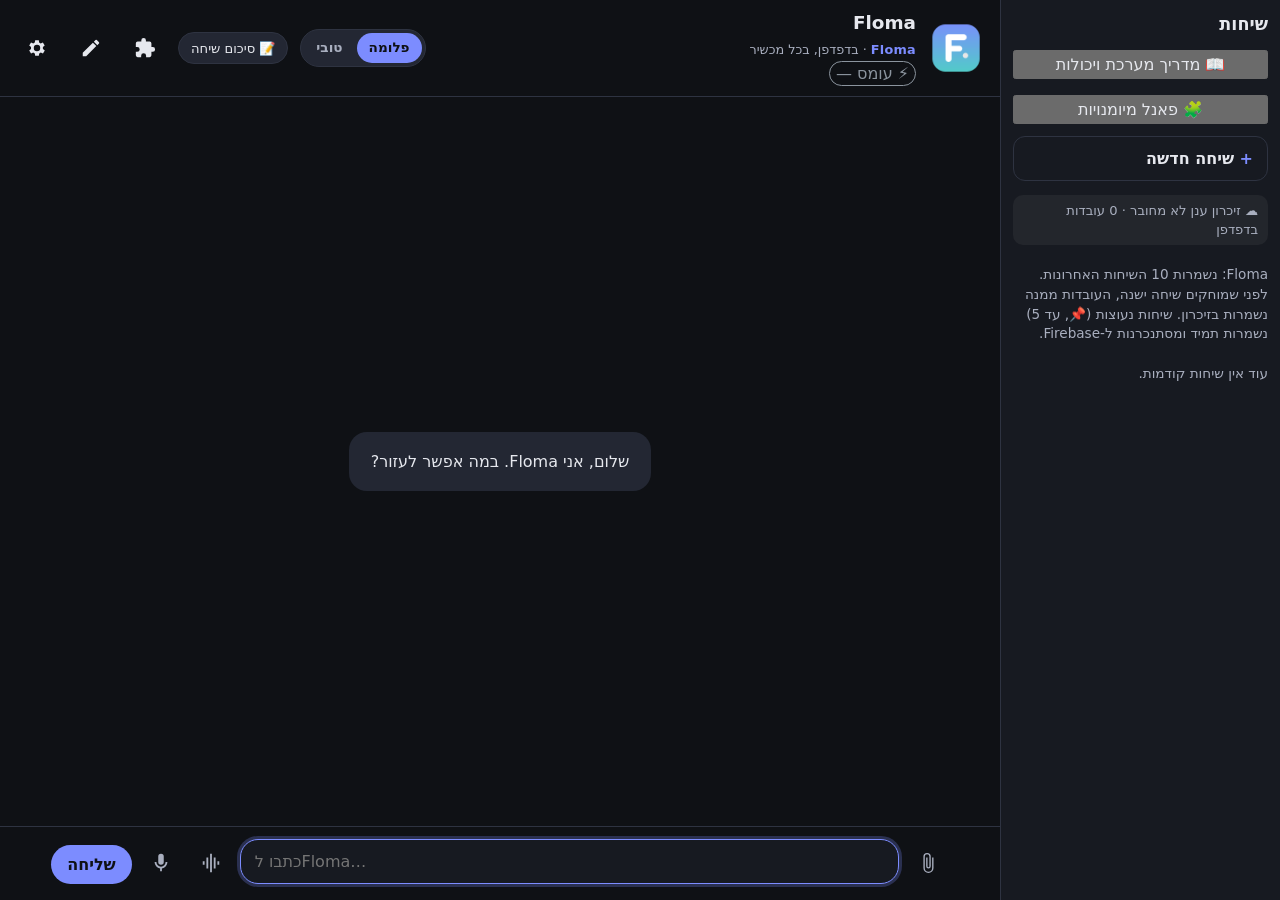
==== web_client/index.html @ 0bc6ccde "Deploy 8edd4c0" ====
<!doctype html>
<html lang="he" dir="rtl">
<head>
  <meta charset="utf-8">
  <meta name="viewport" content="width=device-width, initial-scale=1, viewport-fit=cover">
  <meta name="color-scheme" content="dark">
  <meta name="theme-color" content="#0F1115">
  <meta name="description" content="Floma, your AI assistant: chat in the browser, with Toby as an optional companion.">
  <meta name="mobile-web-app-capable" content="yes">
  <meta name="apple-mobile-web-app-capable" content="yes">
  <meta name="apple-mobile-web-app-status-bar-style" content="black-translucent">
  <meta name="apple-mobile-web-app-title" content="Floma">
  <meta name="floma-build" content="1.69.0-4a0d96a41648-c0778aec">
  <title>Floma</title>
  <link rel="manifest" href="manifest.json">
  <link rel="icon" type="image/png" sizes="32x32" href="icons/favicon-32.png?v=71c418f008">
  <link rel="apple-touch-icon" href="icons/apple-touch-icon.png?v=5eefe63104">
  <link rel="stylesheet" href="styles.css?v=a4b619dfdc">
</head>
<body>
  <div class="app">
    <header class="topbar">
      <button class="icon-button" id="openSessions" type="button" aria-controls="sessions" aria-expanded="false" data-i18n-label="chats"><svg viewBox="0 0 24 24" width="22" height="22" aria-hidden="true"><path fill="currentColor" d="M3 6h18v2H3V6Zm0 5h18v2H3v-2Zm0 5h18v2H3v-2Z"/></svg></button>
      <div class="avatar-wrap" id="avatarWrap">
        <img class="avatar" id="avatar" alt="" src="../app/src/main/res/drawable-nodpi/floma_logo.png" data-motion="none">
      </div>
      <div class="title">
        <h1 id="assistantName">Floma</h1>
        <span class="subtitle"><span class="brand">Floma</span> · <span id="subtitle"></span></span>
        <!-- Step 73: the system load meter (green / orange / red); a click opens Settings (breakdown, reset). -->
        <button class="load-badge" id="loadBadge" type="button" data-level="unknown"></button>
      </div>
      <!-- The quick "פלומה | טובי" switch: the same switch as the one in Settings (filled by app.js). -->
      <div class="persona-toggle" id="personaToggle" role="radiogroup" data-i18n-label="personaSwitch"></div>
      <!-- Step 70: "סיכום שיחה" - this whole chat's facts into the memory now (and Firebase). -->
      <button class="chip-button" id="summarizeChat" type="button"><span aria-hidden="true">📝</span> <span id="summarizeLabel"></span></button>
      <!-- Step 60: the Skills panel (skills.js, persona/skills_registry.js). -->
      <button class="icon-button" id="openSkills" type="button" aria-haspopup="dialog"><svg viewBox="0 0 24 24" width="22" height="22" aria-hidden="true"><path fill="currentColor" d="M20.5 11H19V7a2 2 0 0 0-2-2h-4V3.5a2.5 2.5 0 0 0-5 0V5H4a2 2 0 0 0-2 2v3.8h1.5a2.7 2.7 0 0 1 0 5.4H2V20a2 2 0 0 0 2 2h3.8v-1.5a2.7 2.7 0 0 1 5.4 0V22H17a2 2 0 0 0 2-2v-4h1.5a2.5 2.5 0 0 0 0-5Z"/></svg></button>
      <button class="icon-button" id="newChat" type="button" data-i18n-label="newChat"><svg viewBox="0 0 24 24" width="22" height="22" aria-hidden="true"><path fill="currentColor" d="M3 17.25V21h3.75L17.8 9.94l-3.75-3.75L3 17.25ZM20.7 7.04a1 1 0 0 0 0-1.41l-2.34-2.34a1 1 0 0 0-1.41 0l-1.83 1.83 3.75 3.75 1.83-1.83Z"/></svg></button>
      <button class="icon-button" id="openSettings" type="button" aria-controls="settings" aria-expanded="false">
        <svg viewBox="0 0 24 24" width="22" height="22" aria-hidden="true"><path fill="currentColor" d="M19.4 13a7.6 7.6 0 0 0 0-2l2-1.6-2-3.4-2.4 1a7.4 7.4 0 0 0-1.7-1L15 3.5h-4l-.4 2.5a7.4 7.4 0 0 0-1.7 1l-2.4-1-2 3.4 2 1.6a7.6 7.6 0 0 0 0 2l-2 1.6 2 3.4 2.4-1a7.4 7.4 0 0 0 1.7 1l.4 2.5h4l.4-2.5a7.4 7.4 0 0 0 1.7-1l2.4 1 2-3.4-2-1.6ZM13 15.5a3.5 3.5 0 1 1 0-7 3.5 3.5 0 0 1 0 7Z" transform="translate(-1 0)"/></svg>
        <span class="visually-hidden" data-i18n="settings"></span>
      </button>
    </header>

    <p class="offline-banner" id="offlineBanner" role="status" hidden></p>
    <main class="chat" id="chat" aria-live="polite"></main>

    <form class="composer" id="composer">
      <!-- Step 60: the "@" list (filled only while an "@word" is at the caret) and the open chat's skill pill. -->
      <div class="mention-pop" id="mentionPop" role="listbox" hidden></div>
      <div class="skill-row" id="skillRow" hidden>
        <span class="skill-pill"><span id="skillPillName"></span><button type="button" id="skillPillClose">×</button></span>
      </div>
      <p class="voice-status" id="voiceStatus" role="status" hidden></p>
      <div class="attachment" id="attachment" hidden>
        <img id="attachmentImage" alt="">
        <div class="doc-chip" id="attachmentDoc" hidden></div>
        <button type="button" id="removeImage" class="remove-image" data-i18n-label="removeImage">✕</button>
      </div>
      <input type="file" id="imageInput" accept="image/*,.pdf,.txt,.md,.csv,.json,.log,application/pdf,text/plain" hidden>
      <button class="attach" id="attach" type="button" data-i18n-label="attach"><svg viewBox="0 0 24 24" width="22" height="22" aria-hidden="true"><path fill="currentColor" d="M16.5 6v11.5a4 4 0 0 1-8 0V5a2.5 2.5 0 0 1 5 0v10.5a1 1 0 0 1-2 0V6H10v9.5a2.5 2.5 0 0 0 5 0V5a4 4 0 0 0-8 0v12.5a5.5 5.5 0 0 0 11 0V6h-1.5Z"/></svg></button>
      <textarea id="input" rows="1" dir="auto" data-i18n-placeholder="placeholder" autocomplete="off"></textarea>
      <button class="live" id="live" type="button" aria-pressed="false" data-i18n-label="liveStart" hidden><svg viewBox="0 0 24 24" width="22" height="22" aria-hidden="true"><path fill="currentColor" d="M7 18h2V6H7v12Zm4 4h2V2h-2v20Zm-8-8h2v-4H3v4Zm12 4h2V6h-2v12Zm4-8v4h2v-4h-2Z"/></svg></button>
      <button class="mic" id="mic" type="button" aria-pressed="false" data-i18n-label="micStart" hidden><svg viewBox="0 0 24 24" width="22" height="22" aria-hidden="true"><path fill="currentColor" d="M12 14a3 3 0 0 0 3-3V5a3 3 0 0 0-6 0v6a3 3 0 0 0 3 3Zm5-3a5 5 0 0 1-10 0H5a7 7 0 0 0 6 6.92V21h2v-3.08A7 7 0 0 0 19 11h-2Z"/></svg></button>
      <button class="send" id="send" type="submit" data-i18n="send"></button>
    </form>
  </div>

  <div class="scrim" id="scrim" hidden></div>
  <!-- Chats: one session per conversation, newest first. -->
  <aside class="sessions" id="sessions" aria-labelledby="sessionsTitle" hidden>
    <div class="drawer-head">
      <h2 id="sessionsTitle" data-i18n="chats"></h2>
      <button class="icon-button" id="closeSessions" type="button" data-i18n-label="close">✕</button>
    </div>
    <button type="button" class="guide-button" id="sessionsGuide" data-i18n="guide"></button>
    <button type="button" class="guide-button" id="sessionsSkills"></button>
    <button type="button" class="new-chat" id="sessionsNewChat" data-i18n="newChat"></button>
    <p class="mem-badge" id="memBadgeSessions" role="status"></p>
    <p class="hint" id="ephemeralHint" hidden></p>
    <ul class="session-list" id="sessionList"></ul>
  </aside>
  <aside class="drawer" id="settings" aria-labelledby="settingsTitle" hidden>
    <div class="drawer-head">
      <h2 id="settingsTitle"><span class="brand">Floma</span> <span data-i18n="settings"></span></h2>
      <button class="icon-button help-button" id="settingsHelp" type="button" data-i18n-label="help" data-i18n-title="help">?</button>
      <button class="icon-button" id="closeSettings" type="button" data-i18n-label="close">✕</button>
    </div>

    <!-- Step 73: מד עומס מערכת - the meter, its breakdown, the fail-safe's state and its reset. -->
    <section class="load-meter">
      <h3 id="loadTitle"></h3>
      <p class="load-badge" id="loadBadgeSettings" data-level="unknown"></p>
      <progress id="loadBar" max="100" value="0" data-level="unknown"></progress>
      <p class="hint" id="loadDetail"></p>
      <p class="hint" id="loadState"></p>
      <div class="buttons"><button type="button" id="loadReset" disabled></button></div>
      <p class="hint" id="loadHint"></p>
    </section>

    <section>
      <h3 data-i18n="sectionAssistant"></h3>
      <p class="hint" data-i18n="assistantHint"></p>
      <label class="toby-addon">
        <img id="tobyAddonArt" alt="" src="../app/src/main/res/drawable-nodpi/toby_happy.png">
        <span><strong data-i18n="tobyAddon"></strong><small id="tobyAddonDesc"></small></span>
        <input id="setToby" type="checkbox" role="switch">
      </label>
    </section>

    <section>
      <h3 data-i18n="sectionToby"></h3>
      <label><span data-i18n="name"></span><input id="setName" type="text" maxlength="40" dir="auto"></label>
      <p class="hint" id="personaNote" data-i18n="personaNote" hidden></p>
      <label><span data-i18n="personality"></span>
        <select id="setPersonality">
          <option value="FRIENDLY" data-i18n="pFriendly"></option>
          <option value="PLAYFUL" data-i18n="pPlayful"></option>
          <option value="PROFESSIONAL" data-i18n="pProfessional"></option>
          <option value="CONCISE" data-i18n="pConcise"></option>
        </select>
      </label>
      <label><span data-i18n="humor"></span><input id="setHumor" type="range" min="0" max="1" step="0.05"></label>
      <label><span data-i18n="language"></span>
        <select id="setLanguage"><option value="HEBREW">עברית</option><option value="ENGLISH">English</option></select>
      </label>
      <label class="row"><input id="setSerious" type="checkbox"><span data-i18n="serious"></span></label>
      <!-- Step 73: סגנון קול ואישיות של טובי (floma_platform.js "voice_presets"; synced through Firebase). -->
      <label><span id="voicePresetTitle"></span><select id="setVoicePreset"></select></label>
      <p class="hint" id="voicePresetDesc"></p>
      <p class="hint" id="voicePresetHint"></p>
      <label><span data-i18n="instructions"></span><textarea id="setInstructions" rows="3" dir="auto"></textarea></label>
    </section>

    <section>
      <h3 data-i18n="sectionAppearance"></h3>
      <div class="theme-picker" id="themePicker" role="radiogroup" data-i18n-label="sectionAppearance"></div>
    </section>

    <section>
      <h3 data-i18n="sectionVoice"></h3>
      <label class="row"><input id="setSpeak" type="checkbox"><span data-i18n="speakReplies"></span></label>
      <p class="hint" id="speakHint"></p>
      <label><span><span data-i18n="voiceRate"></span> <output id="rateValue"></output></span><input id="setRate" type="range" min="0.5" max="2" step="0.1"></label>
      <label><span><span data-i18n="voicePitch"></span> <output id="pitchValue"></output></span><input id="setPitch" type="range" min="0.5" max="2" step="0.1"></label>
      <div class="buttons"><button type="button" id="testVoice" data-i18n="testVoice"></button></div>
      <p class="hint" data-i18n="liveHint"></p>
      <h4 data-i18n="elevenTitle"></h4>
      <p class="hint" data-i18n="elevenHint"></p>
      <p class="hint" id="elevenStatus"></p>
      <div class="quota-card" id="elevenQuota" hidden></div>
      <label><span data-i18n="elevenKey"></span><input id="elevenKey" type="password" autocomplete="off" spellcheck="false" dir="ltr"></label>
      <label><span data-i18n="elevenVoice"></span><input id="elevenVoice" type="text" autocomplete="off" spellcheck="false" dir="ltr" data-i18n-placeholder="elevenVoicePlaceholder"></label>
      <p class="error" id="elevenProblem" role="alert"></p>
      <div class="buttons">
        <button type="button" id="elevenSave" data-i18n="elevenSave"></button>
        <button type="button" id="elevenRemove" class="danger" data-i18n="elevenRemove"></button>
      </div>
    </section>

    <section>
      <h3 data-i18n="sectionModel"></h3>
      <label><span data-i18n="modelChoice"></span><select id="setModel"></select></label>
      <p class="hint" id="modelHint"></p>
      <p class="hint" data-i18n="fallbackHint"></p>
      <p class="hint" id="keyStatus"></p>
      <div class="quota-card" id="geminiQuota" hidden></div>
      <div class="buttons">
        <button type="button" id="changeKey" data-i18n="changeKey"></button>
        <button type="button" id="removeKey" class="danger" data-i18n="removeKey"></button>
      </div>
    </section>

    <section>
      <h3 data-i18n="sectionFirebase"></h3>
      <p class="hint" data-i18n="firebaseHint"></p>
      <p class="mem-badge" id="memBadge" role="status"></p>
      <p class="hint" id="firebaseStatus"></p>
      <div class="quota-card" id="firebaseQuota" hidden></div>
      <div class="buttons">
        <button type="button" id="memSync" data-i18n="memSyncNow"></button>
        <button type="button" id="memView" data-i18n="memView"></button>
      </div>
      <label><span data-i18n="firebaseUrl"></span><input id="firebaseUrl" type="url" dir="ltr" spellcheck="false" placeholder="https://….firebaseio.com"></label>
      <label><span data-i18n="firebaseSecret"></span><input id="firebaseSecret" type="password" autocomplete="off" spellcheck="false" dir="ltr"></label>
      <p class="error" id="firebaseProblem" role="alert"></p>
      <div class="buttons">
        <button type="button" id="firebaseSave" data-i18n="firebaseSave"></button>
        <button type="button" id="firebaseRemove" class="danger" data-i18n="firebaseRemove"></button>
      </div>
    </section>

    <section>
      <h3 data-i18n="sectionSites"></h3>
      <p class="hint" data-i18n="sitesHint"></p>
      <p class="hint" data-i18n="sitesNeedsDesktop"></p>
      <ul class="site-list" id="siteList"></ul>
      <label><span data-i18n="sitesUrl"></span><input id="siteUrl" type="url" dir="ltr" spellcheck="false" placeholder="https://…"></label>
      <label><span data-i18n="sitesName"></span><input id="siteName" type="text"></label>
      <p class="error" id="siteProblem" role="alert"></p>
      <div class="buttons"><button type="button" id="siteAdd" data-i18n="sitesAdd"></button></div>
    </section>

    <section id="agentSection">
      <h3 data-i18n="sectionAgent"></h3>
      <p class="hint" data-i18n="agentHint"></p>
      <p class="hint" id="agentStatus" role="status"><span class="agent-dot" id="agentDot"></span><span id="agentStatusText"></span></p>
      <label><span data-i18n="relayUrl"></span><input id="relayUrl" type="url" dir="ltr" spellcheck="false" placeholder="https://floma-relay.….workers.dev"></label>
      <label><span data-i18n="relayKey"></span><input id="relayKey" type="password" autocomplete="off" spellcheck="false" dir="ltr"></label>
      <p class="error" id="relayProblem" role="alert"></p>
      <div class="buttons">
        <button type="button" id="relaySave" data-i18n="relaySave"></button>
        <button type="button" id="relayTest" data-i18n="relayTest"></button>
        <button type="button" id="relayRemove" class="danger" data-i18n="relayRemove"></button>
      </div>
    </section>

    <section>
      <h3 data-i18n="sectionApp"></h3>
      <p class="hint" id="installStatus"></p>
      <button type="button" id="installApp" data-i18n="installApp" hidden></button>
      <p class="hint" id="versionInfo" dir="auto"></p>
      <button type="button" id="checkUpdates" data-i18n="checkUpdates"></button>
    </section>

    <section>
      <h3 data-i18n="sectionMemory"></h3>
      <p class="hint" data-i18n="memoryHint"></p>
      <button type="button" id="clearChat" class="danger" data-i18n="clearChat"></button>
    </section>

    <section>
      <h3 data-i18n="sectionExtensions"></h3>
      <label class="row"><input id="setWebSearch" type="checkbox"><span data-i18n="extSearch"></span></label>
      <label class="row"><input id="setAutoSkills" type="checkbox"><span id="autoSkillsLabel"></span></label>
      <p class="hint" id="autoSkillsHint"></p>
      <p class="ext off"><span data-i18n="extPc"></span><small data-i18n="needsApps"></small></p>
      <p class="ext off"><span data-i18n="extPhone"></span><small data-i18n="needsAndroid"></small></p>
    </section>

  </aside>

  <!-- Step 70: "סיכום זיכרון" - every fact by topic, editable (✎ / 🗑 / add); changes are saved at once (memory.js). -->
  <dialog class="key-dialog memory-dialog" id="memoryDialog" aria-labelledby="memoryDialogTitle">
    <form method="dialog">
      <h2 id="memoryDialogTitle"></h2>
      <p class="hint" id="memoryDialogHint"></p>
      <p class="hint" id="memoryDialogStatus"></p>
      <div id="memoryFacts" class="memory-facts"></div>
      <div class="memory-add">
        <select id="memoryAddTopic"></select>
        <input id="memoryAddText" type="text" dir="auto" autocomplete="off">
        <button type="button" id="memoryAdd"></button>
      </div>
      <div class="buttons"><button type="submit" data-i18n="close"></button></div>
    </form>
  </dialog>
  <div class="toast" id="toast" role="status" aria-live="polite" hidden></div>
  <dialog class="key-dialog skills-dialog" id="skillsDialog" aria-labelledby="skillsTitle">
    <form method="dialog">
      <h2 id="skillsTitle"></h2>
      <p class="hint" id="skillsHint"></p>
      <div id="skillsList" class="skills-list"></div>
      <div class="buttons"><button type="submit" data-i18n="close"></button></div>
    </form>
  </dialog>
  <dialog class="key-dialog guide-dialog" id="guideDialog" aria-labelledby="guideTitle">
    <form method="dialog" class="guide-frame">
      <header class="guide-head">
        <h2 id="guideTitle" class="guide-title" data-i18n="help"></h2>
        <button type="submit" id="guideClose" class="guide-close"><span aria-hidden="true">✕</span> <span data-i18n="close"></span></button>
      </header>
      <div id="guideBody" class="guide-body" dir="auto"></div>
    </form>
  </dialog>

  <dialog class="key-dialog" id="keyDialog">
    <form method="dialog" id="keyForm">
      <h2 data-i18n="keyTitle"></h2>
      <p data-i18n="keyBody"></p>
      <p class="hint" data-i18n="keyStorage"></p>
      <a href="https://aistudio.google.com/app/apikey" target="_blank" rel="noopener noreferrer" data-i18n="keyGet"></a>
      <input id="keyInput" type="password" autocomplete="off" spellcheck="false" dir="ltr" placeholder="AIza…">
      <p class="error" id="keyError" role="alert"></p>
      <div class="buttons">
        <button type="submit" id="keySave" value="save" data-i18n="keySave"></button>
        <button type="button" id="keyLater" data-i18n="keyLater"></button>
      </div>
    </form>
  </dialog>

  <!-- The Floma platform and its assistant personas, shared with Android and the desktop app. -->
  <script src="../persona/floma_platform.js?v=a72e05b667"></script>
  <script src="../persona/personas.js?v=76720a2a25"></script>
  <script src="../persona/system_guide.js?v=5adbbaadfa"></script>
  <script src="core.js?v=a117624359"></script>
  <script src="memory.js?v=b8ed7d48c7"></script>
  <script src="sites.js?v=27de92a66b"></script>
  <script src="../persona/sites_catalog.js?v=7f9b2bfb52"></script>
  <script src="catalog.js?v=e43e86c6c7"></script>
  <script src="launcher.js?v=fb38d086fa"></script>
  <script src="agent.js?v=10c2d7e79e"></script>
  <script src="quota.js?v=207f9c9e4a"></script>
  <script src="voice.js?v=2f6dab09b6"></script>
  <script src="resource_guard.js?v=7aae5d2cb5"></script>
  <script src="documents.js?v=49f1dd2c9f"></script>
  <script src="../persona/skills_registry.js?v=e0ecf0f810"></script>
  <script src="../persona/knowledge_vault.js?v=a2dd6cc98c"></script>
  <script src="../persona/code_vault.js?v=17064a4ee1"></script>
  <script src="calc_academic.js?v=708925087c"></script>
  <script src="skills.js?v=4efe695e6b"></script>
  <script src="update.js?v=dc7b6934b3"></script>
  <script src="app.js?v=5c9fff646d"></script>
</body>
</html>
---- web_client/styles.css ----
/* Floma web client - dark only, like the Android app. Logical properties (inline-start/end)
   so the layout mirrors itself for Hebrew (rtl) and English (ltr).
   The palette is the shared one in persona/toby_persona.js ("theme"): app.js sets these variables
   from it at startup; the values below are the same colors, as a fallback. */
:root {
  --background: #0F1115;
  --surface: #171A21;
  --surface-variant: #232733;
  --border: #2E3341;
  --text: #E6E8EE;
  --muted: #A9AFBF;
  --primary: #7C8CFF;
  --primary-hover: #6A7AF0;
  --on-primary: #0F1115;
  --secondary: #4FD1C5;
  --user-bubble: #7C8CFF;
  --on-user-bubble: #0F1115;
  --error: #FF6B6B;
  --error-container: #3A1F24;
  --on-error-container: #FFD9D9;
  --radius: 18px;
  --ease-out: cubic-bezier(0.2, 0.8, 0.2, 1);
  color-scheme: dark;
}

* { box-sizing: border-box; }

html, body { height: 100%; margin: 0; }
html { -webkit-tap-highlight-color: transparent; }
button { touch-action: manipulation; }

body {
  background: var(--background);
  color: var(--text);
  font: 16px/1.45 system-ui, "Segoe UI", Arial, sans-serif;
}

button, input, select, textarea { font: inherit; color: inherit; }

.visually-hidden { position: absolute; width: 1px; height: 1px; overflow: hidden; clip: rect(0 0 0 0); white-space: nowrap; }

/* The chat fills the whole window on every screen: no phone-width column on desktop monitors.
   100vh first for older browsers, then 100dvh (the visible height on phones, without the URL bar). */
html, body { overflow: hidden; }
.app {
  display: grid;
  grid-template-rows: auto auto 1fr auto;
  width: 100%;
  height: 100vh;
  height: 100dvh;
  min-width: 0;
  /* Installed on a phone, the page runs edge to edge: keep clear of the notch and home bar. */
  padding-inline: env(safe-area-inset-left) env(safe-area-inset-right);
}

/* --- Top bar --- */
.topbar {
  display: flex;
  align-items: center;
  gap: 12px;
  padding: max(10px, env(safe-area-inset-top)) 16px 10px;
  border-block-end: 1px solid var(--border);
}

/* Step 70: "סיכום שיחה" on the top bar - a compact labeled pill. */
.chip-button {
  flex: none;
  min-height: 32px;
  padding: 4px 12px;
  border: 1px solid var(--border);
  border-radius: 999px;
  background: var(--surface-variant);
  color: var(--text);
  font: inherit;
  font-size: 0.82rem;
  white-space: nowrap;
  cursor: pointer;
}
.chip-button:hover { border-color: var(--primary); }
.chip-button:disabled { opacity: 0.6; cursor: progress; }
/* Phones: just 📝 in a small circle (the label is its aria-label / tooltip). */
@media (max-width: 520px) {
  .chip-button { width: 32px; height: 32px; min-height: 0; padding: 0; border-radius: 50%; }
  .chip-button #summarizeLabel { display: none; }
}

/* The quick "פלומה | טובי" switch on the top bar: a small pill, the active assistant filled. */
.persona-toggle {
  display: inline-flex;
  flex: none;
  padding: 3px;
  gap: 2px;
  border-radius: 999px;
  background: var(--surface-variant);
  border: 1px solid var(--border);
}
.persona-toggle button {
  border: 0;
  border-radius: 999px;
  padding: 5px 12px;
  min-height: 30px;
  background: transparent;
  color: var(--muted);
  font: inherit;
  font-size: 0.85rem;
  font-weight: 600;
  cursor: pointer;
  transition: background 0.2s ease, color 0.2s ease;
}
.persona-toggle button[aria-checked="true"] { background: var(--primary); color: var(--on-primary); }
.persona-toggle button:not([aria-checked="true"]):hover { color: var(--text); }
.persona-toggle button:disabled { cursor: default; opacity: 0.5; }
.persona-toggle button:focus-visible { outline: 2px solid var(--primary); outline-offset: 2px; }

/* Settings: the key & quota cards (Step 56). */
.quota-card {
  margin: 8px 0;
  padding: 10px 12px;
  border-radius: 12px;
  background: var(--surface-variant);
  border: 1px solid var(--border);
}
.quota-card[hidden] { display: none; }
.quota-card h4 { margin: 0; font-size: 0.9rem; }
/* Step 57: the title opens the detailed lines (collapsed by default). */
.quota-head { display: flex; width: 100%; align-items: center; justify-content: space-between; gap: 8px; padding: 2px 0;
  border: 0; background: none; color: inherit; font: inherit; text-align: start; cursor: pointer; }
.quota-chevron { color: var(--muted); font-size: 0.8rem; transition: transform 0.2s ease; }
.quota-head[aria-expanded="true"] .quota-chevron { transform: rotate(180deg); }
.quota-lines { margin-top: 4px; }
.quota-lines[hidden] { display: none; }
.quota-card p { margin: 2px 0; color: var(--muted); font-size: 0.82rem; }
.quota-bar { height: 8px; margin-top: 6px; border-radius: 999px; background: var(--border); overflow: hidden; }
.quota-bar span { display: block; height: 100%; border-radius: inherit; background: var(--primary); transition: width 0.3s ease; }
.bubble .copy-details {
  margin-block-start: 6px;
  padding: 4px 12px;
  border: 1px solid var(--primary);
  border-radius: 999px;
  background: transparent;
  color: var(--primary);
  font: inherit;
  font-size: 0.8rem;
  cursor: pointer;
}
/* Step 66: the relay's status dot. */
.agent-dot { display: inline-block; width: 9px; height: 9px; margin-inline-end: 6px; border-radius: 50%; background: var(--muted); vertical-align: middle; }
.agent-dot[data-state="set"] { background: var(--primary); }
.agent-dot[data-state="up"] { background: #3fb950; }
.agent-dot[data-state="down"] { background: #f85149; }
/* @calc (Step 64): the result's copy button is the bubble's main action. */
.bubble .copy-result { background: var(--primary); color: var(--on-primary); font-weight: 600; }

/* Offline notice under the header. */
.offline-banner {
  margin: 8px 16px 0;
  padding: 8px 14px;
  border-radius: 12px;
  background: var(--surface-variant);
  color: var(--muted);
  font-size: 0.85rem;
  animation: bubble-in 0.28s var(--ease-out) both;
}
.offline-banner[hidden] { display: none; }

/* Toby's body language: one looping motion per emotion (the persona's "motion"), the same moves as
   Android's CharacterAvatar. The pivot is at his feet, so tilts sway his whole body. */
.avatar-wrap { width: 56px; height: 56px; flex: none; }
.avatar-wrap.hop { animation: hop 0.24s var(--ease-out); }
.avatar {
  width: 56px;
  height: 56px;
  object-fit: contain;
  transform-origin: 50% 92%;
}
.avatar[data-motion="breathe"] { animation: breathe 2.2s ease-in-out infinite alternate; }
.avatar[data-motion="bounce"] { animation: bounce 0.38s ease-in-out infinite alternate; }
.avatar[data-motion="shake"] { animation: shake 1.1s linear infinite; }
.avatar[data-motion="tilt"] { animation: tilt 1.4s ease-in-out infinite alternate; }
.avatar[data-motion="droop"] { animation: droop 2.4s ease-in-out infinite alternate; }
.avatar[data-motion="sob"] { animation: sob 0.26s ease-in-out infinite alternate, droop 1.8s ease-in-out infinite alternate; }
.avatar[data-motion="pop"] { animation: pop 1.6s ease-out infinite; }
.avatar[data-motion="tremble"] { animation: tremble 0.11s linear infinite alternate; scale: 0.96; }

@keyframes hop { 50% { transform: translateY(-4px); } }
@keyframes breathe { to { transform: scale(1.045); } }
@keyframes bounce { to { transform: translateY(-7%); } }
@keyframes shake {
  0%, 29%, 100% { transform: none; }
  4% { transform: translateX(-3.5%); } 8% { transform: translateX(3.5%); }
  12% { transform: translateX(-3.5%); } 16% { transform: translateX(3.5%); }
  20% { transform: translateX(-2.5%); } 25% { transform: translateX(2.5%); }
}
@keyframes tilt { from { transform: rotate(-9deg); } to { transform: rotate(9deg); } }
@keyframes droop { from { transform: rotate(-7deg); } to { transform: rotate(-3deg) translateY(2.5%); } }
@keyframes sob { to { translate: 0 2%; } }
@keyframes pop {
  0%, 27%, 100% { transform: none; }
  9% { transform: scale(1.1); }
  18% { transform: scale(0.98); }
}
@keyframes tremble { from { translate: -1.5% 0; } to { translate: 1.5% 0; } }

.title { flex: 1; min-width: 0; }
.title h1 { margin: 0; font-size: 1.15rem; }
.subtitle { color: var(--muted); font-size: 0.8rem; }

.icon-button {
  display: grid;
  place-items: center;
  width: 42px;
  height: 42px;
  border: 0;
  border-radius: 50%;
  background: transparent;
  cursor: pointer;
}
.icon-button:hover { background: var(--surface-variant); }

/* --- Chat --- */
.chat {
  overflow-y: auto;
  overflow-x: hidden;
  padding: 16px;
  display: flex;
  flex-direction: column;
  gap: 10px;
  scrollbar-color: var(--border) transparent;
}

.bubble {
  max-width: 82%;
  padding: 10px 14px;
  border-radius: var(--radius);
  background: var(--surface-variant);
  white-space: pre-wrap;
  overflow-wrap: anywhere;
  align-self: flex-start;
  border-end-start-radius: 6px;
}
.bubble.user {
  align-self: flex-end;
  background: var(--user-bubble);
  color: var(--on-user-bubble);
  border-end-start-radius: var(--radius);
  border-end-end-radius: 6px;
}
.bubble.local { border: 1px dashed var(--border); }
.bubble.user.local { border-color: var(--on-user-bubble); }
/* Notices (no key yet, a picture that wouldn't open): calm, in the assistant's colors, never a red alarm. */
.bubble.notice {
  background: var(--surface-variant);
  color: var(--text);
  border: 1px solid var(--border);
  border-inline-start: 3px solid var(--primary);
}

/* New messages rise and fade in; the user's grow from their corner, Toby's from his side. */
.bubble.enter { animation: bubble-in 0.28s var(--ease-out) both; transform-origin: bottom left; }
.bubble.user.enter { transform-origin: bottom right; }
[dir="rtl"] .bubble.enter { transform-origin: bottom right; }
[dir="rtl"] .bubble.user.enter { transform-origin: bottom left; }
@keyframes bubble-in {
  from { opacity: 0; transform: translateY(12px) scale(0.96); }
}
.bubble .actions { margin-block-start: 8px; }

.sources { margin: 8px 0 0; padding: 0; list-style: none; font-size: 0.8rem; }
.sources a { color: var(--primary); }
.search-widget { width: 100%; height: 48px; border: 0; margin-block-start: 6px; color-scheme: light; }

/* "Toby is typing...": three dots in a Toby bubble; a caption fades in if Gemini is slow. */
.typing { align-self: flex-start; display: grid; gap: 4px; animation: bubble-in 0.28s var(--ease-out) both; }
.typing-dots {
  display: flex;
  gap: 5px;
  width: fit-content;
  padding: 13px 16px;
  border-radius: var(--radius);
  border-end-start-radius: 6px;
  background: var(--surface-variant);
}
.typing-dots span {
  width: 7px;
  height: 7px;
  border-radius: 50%;
  background: var(--muted);
  animation: typing-dot 1.2s ease-in-out infinite;
}
.typing-dots span:nth-child(2) { animation-delay: 0.15s; }
.typing-dots span:nth-child(3) { animation-delay: 0.3s; }
@keyframes typing-dot {
  0%, 60%, 100% { transform: none; opacity: 0.45; }
  30% { transform: translateY(-5px); opacity: 1; background: var(--primary); }
}
.typing-caption {
  margin: 0;
  padding-inline: 6px;
  color: var(--muted);
  font-size: 0.8rem;
  opacity: 0;
  transition: opacity 0.4s ease;
}
.typing-caption.shown { opacity: 1; }

.subtitle { transition: color 0.2s ease; }

.empty {
  margin: auto;
  padding: 18px 22px;
  max-width: 320px;
  border-radius: var(--radius);
  background: var(--surface-variant);
  color: var(--text);
  text-align: center;
  animation: bubble-in 0.4s var(--ease-out) both;
}

/* --- Composer --- */
.composer {
  display: flex;
  align-items: flex-end;
  gap: 8px;
  padding: 12px 16px max(16px, env(safe-area-inset-bottom));
  border-block-start: 1px solid var(--border);
}
.composer textarea {
  flex: 1;
  resize: none;
  max-height: 160px;
  padding: 10px 14px;
  border: 1px solid var(--border);
  border-radius: var(--radius);
  background: var(--surface);
}

button.send, .buttons button, .bubble .actions button, .drawer > section > button {
  padding: 8px 16px;
  border: 0;
  border-radius: 999px;
  background: var(--primary);
  color: var(--on-primary);
  font-weight: 600;
  cursor: pointer;
  transition: background-color 0.15s ease, transform 0.1s ease;
}
button.send:hover:not(:disabled), .buttons button:hover:not(:disabled):not(.danger) { background: var(--primary-hover); }
button.send:active:not(:disabled) { transform: scale(0.96); }
button:disabled { opacity: 0.5; cursor: default; }
button.danger { background: transparent; color: var(--error); border: 1px solid var(--error); }
:focus-visible { outline: 2px solid var(--primary); outline-offset: 2px; }

/* --- Settings drawer: on the inline-start side (right in Hebrew, left in English) --- */
.scrim { position: fixed; inset: 0; background: rgb(0 0 0 / 0.5); animation: fade-in 0.2s ease both; }
@keyframes fade-in { from { opacity: 0; } }

.drawer {
  position: fixed;
  inset-block: 0;
  inset-inline-start: 0;
  width: min(360px, 90vw);
  overflow-y: auto;
  padding: 12px 18px 24px;
  background: var(--surface);
  border-inline-end: 1px solid var(--border);
  animation: drawer-in 0.24s var(--ease-out) both;
}
@keyframes drawer-in { from { transform: translateX(-100%); } }
[dir="rtl"] .drawer { animation-name: drawer-in-rtl; }
@keyframes drawer-in-rtl { from { transform: translateX(100%); } }
.drawer-head { display: flex; align-items: center; justify-content: space-between; }
.drawer h2 { margin: 0; font-size: 1.2rem; }
.drawer h3 { margin: 22px 0 8px; font-size: 0.95rem; color: var(--primary); }
.drawer h4 { margin: 18px 0 6px; font-size: 0.9rem; }
.drawer p.hint.error { color: var(--error, #f87171); }
.drawer label { display: grid; gap: 4px; margin-block: 10px; }
.drawer label.row { display: flex; align-items: center; gap: 10px; }
.drawer input[type="text"], .drawer select, .drawer textarea {
  width: 100%;
  padding: 8px 10px;
  border: 1px solid var(--border);
  border-radius: 10px;
  background: var(--surface-variant);
}
.hint { color: var(--muted); font-size: 0.85rem; margin: 6px 0; }
.buttons { display: flex; flex-wrap: wrap; gap: 8px; }
.ext { display: grid; margin: 10px 0; }
.ext.off { color: var(--muted); }
.ext small { font-size: 0.78rem; }

/* --- First-launch key dialog --- */
.key-dialog {
  width: min(460px, calc(100vw - 32px));
  padding: 22px;
  border: 1px solid var(--border);
  border-radius: 20px;
  background: var(--surface);
  color: var(--text);
}
.key-dialog::backdrop { background: rgb(0 0 0 / 0.65); }
.key-dialog h2 { margin-top: 0; }
.key-dialog a { color: var(--primary); }
.key-dialog input {
  width: 100%;
  margin-block: 14px 4px;
  padding: 10px 12px;
  border: 1px solid var(--border);
  border-radius: 10px;
  background: var(--surface-variant);
}
.error { color: var(--error); min-height: 1.2em; margin: 4px 0 10px; font-size: 0.9rem; }

/* Text field: a soft glow when focused, like the Android outlined field. */
.composer textarea { transition: border-color 0.15s ease, box-shadow 0.15s ease; }
.composer textarea:focus { outline: none; border-color: var(--primary); box-shadow: 0 0 0 3px color-mix(in srgb, var(--primary) 25%, transparent); }

/* Dialog pops in. */
.key-dialog[open] { animation: bubble-in 0.25s var(--ease-out) both; }

/* Phones: a little more room for bubbles, a smaller header. */
@media (max-width: 520px) {
  .bubble { max-width: 88%; }
  .chat { padding: 12px; }
  .topbar { gap: 8px; padding-inline: 12px; }
  .avatar-wrap, .avatar { width: 40px; height: 40px; }
  .persona-toggle button { padding: 4px 9px; font-size: 0.8rem; }
  .composer { padding-inline: 12px; }
  .drawer { width: 100vw; border: 0; }
}

/* Narrow phones: the switch already says who's active, so the name gives it room. */
@media (max-width: 420px) {
  .topbar .title { display: none; }
  .topbar { gap: 4px; padding-inline: 8px; }
}

/* Installed (standalone window): no browser chrome around it, so the header acts as the title bar. */
.standalone .topbar { background: var(--background); }

/* Users who asked their system for less motion get a still Toby and instant bubbles. */
@media (prefers-reduced-motion: reduce) {
  *, *::before, *::after { animation: none !important; transition: none !important; scroll-behavior: auto !important; }
  .typing-dots span:nth-child(1) { background: var(--primary); opacity: 1; }
}

/* Fixed grid rows, so the (usually hidden) offline notice never shifts the chat or the composer. */
.topbar { grid-row: 1; }
.offline-banner { grid-row: 2; }
.chat { grid-row: 3; }
.composer { grid-row: 4; }

/* --- Voice: mic button (pulses red while listening, like Android) and its status line --- */
.composer { flex-wrap: wrap; }
.composer textarea { min-width: 0; overflow-y: hidden; }
.voice-status {
  flex-basis: 100%;
  margin: 0 4px 2px;
  font-size: 0.8rem;
  color: var(--primary);
  animation: fade-in 0.2s ease both;
}
.voice-status[data-kind="error"] { color: var(--error); }
.voice-status[hidden] { display: none; }
.mic {
  position: relative;
  flex: none;
  display: grid;
  place-items: center;
  width: 42px;
  height: 42px;
  border: 0;
  border-radius: 50%;
  background: transparent;
  color: var(--muted);
  cursor: pointer;
  transition: background-color 0.2s ease, color 0.2s ease;
}
.mic[hidden] { display: none; }
.mic:hover { background: var(--surface-variant); color: var(--text); }
.mic.listening { background: var(--error); color: var(--background); }
.mic.listening::before, .mic.listening::after {
  content: "";
  position: absolute;
  inset: 0;
  border-radius: 50%;
  background: var(--error);
  z-index: -1;
  animation: mic-pulse 1.2s linear infinite;
}
.mic.listening::after { animation-delay: 0.6s; }
@keyframes mic-pulse {
  from { transform: scale(0.8); opacity: 0.45; }
  to { transform: scale(1.45); opacity: 0; }
}
.mic svg { position: relative; }

/* --- Floma is the app, the persona is the assistant --- */
.brand { font-weight: 700; letter-spacing: 0.02em; color: var(--primary); }
.avatar[data-motion="none"] { animation: none; border-radius: 22%; }

/* Message footer: the "local mode" tag and the read-aloud button. */
.bubble-footer { display: flex; align-items: center; gap: 8px; margin-block-start: 4px; }
.bubble-footer .tag { color: var(--muted); font-size: 0.75rem; }
.speak {
  margin-inline-start: auto;
  display: grid;
  place-items: center;
  width: 28px;
  height: 28px;
  border: 0;
  border-radius: 50%;
  background: transparent;
  color: var(--muted);
  cursor: pointer;
  opacity: 0.7;
  transition: opacity 0.15s ease, background-color 0.15s ease, color 0.15s ease;
}
.bubble:hover .speak, .speak:focus-visible { opacity: 1; }
.speak:hover { background: color-mix(in srgb, var(--primary) 15%, transparent); color: var(--text); }
.speak.speaking { opacity: 1; color: var(--primary); animation: speak-pulse 1s ease-in-out infinite alternate; }
@keyframes speak-pulse { to { transform: scale(1.15); } }

/* Live conversation button: filled with the accent while the hands-free loop runs. */
.live {
  flex: none;
  display: grid;
  place-items: center;
  width: 42px;
  height: 42px;
  border: 0;
  border-radius: 50%;
  background: transparent;
  color: var(--muted);
  cursor: pointer;
  transition: background-color 0.2s ease, color 0.2s ease, box-shadow 0.2s ease;
}
.live[hidden] { display: none; }
.live:hover { background: var(--surface-variant); color: var(--text); }
.live.on { background: var(--primary); color: var(--on-primary); box-shadow: 0 0 0 4px color-mix(in srgb, var(--primary) 30%, transparent); }
.live.on svg { animation: live-wave 0.9s ease-in-out infinite alternate; }
@keyframes live-wave { to { transform: scaleY(0.7); } }

/* Settings: persona cards and theme swatches. */
.drawer h2 { display: flex; gap: 6px; align-items: baseline; }
.theme-picker { display: flex; flex-wrap: wrap; gap: 10px; margin-block: 10px; }
.swatch {
  display: grid;
  justify-items: center;
  gap: 4px;
  padding: 4px;
  border: 0;
  background: transparent;
  color: var(--muted);
  cursor: pointer;
}
.swatch-dot {
  display: grid;
  place-items: center;
  width: 44px;
  height: 44px;
  border-radius: 50%;
  background: var(--swatch-bg);
  border: 1px solid var(--border);
  transition: transform 0.15s ease, border-color 0.15s ease;
}
.swatch-dot::after { content: ""; width: 20px; height: 20px; border-radius: 50%; background: var(--swatch-accent); }
.swatch:hover .swatch-dot { transform: scale(1.08); }
.swatch.selected .swatch-dot { border: 3px solid var(--swatch-accent); }
.swatch.selected small { color: var(--text); font-weight: 600; }
.drawer output { color: var(--muted); font-size: 0.85rem; }
.drawer select:disabled, .drawer input:disabled { opacity: 0.5; }

/* --- Pictures: the 📎 button, the preview above the text field, the picture in a bubble --- */
.attach {
  flex: none;
  display: grid;
  place-items: center;
  width: 42px;
  height: 42px;
  border: 0;
  border-radius: 50%;
  background: transparent;
  color: var(--muted);
  cursor: pointer;
  transition: background-color 0.2s ease, color 0.2s ease;
}
.attach:hover { background: var(--surface-variant); color: var(--text); }
.attachment {
  position: relative;
  flex-basis: 100%;
  display: flex;
  animation: bubble-in 0.25s var(--ease-out) both;
}
.attachment[hidden] { display: none; }
.attachment img {
  max-width: 120px;
  max-height: 120px;
  border-radius: 12px;
  border: 1px solid var(--border);
  object-fit: cover;
}
.remove-image {
  position: absolute;
  inset-block-start: -6px;
  inset-inline-start: 106px;
  display: grid;
  place-items: center;
  width: 26px;
  height: 26px;
  border: 1px solid var(--border);
  border-radius: 50%;
  background: var(--surface);
  color: var(--text);
  cursor: pointer;
}
.remove-image:hover { background: var(--error-container); color: var(--on-error-container); }
.bubble-image {
  display: block;
  max-width: 100%;
  max-height: 260px;
  margin-block-end: 8px;
  border-radius: 12px;
  object-fit: contain;
}

/* Phones: four buttons next to the text field, so they get a little tighter and the field keeps room. */
.composer textarea::placeholder { white-space: nowrap; overflow: hidden; text-overflow: ellipsis; }
@media (max-width: 520px) {
  .composer { gap: 4px; }
  .composer .attach, .composer .live, .composer .mic { width: 36px; height: 36px; margin-block-end: 3px; }
  .composer textarea { min-width: 120px; padding-inline: 12px; }
  button.send { padding-inline: 14px; }
}

/* --- Documents: a chip with the file's type, name and size --- */
.doc-chip {
  display: flex;
  align-items: center;
  gap: 10px;
  max-width: 100%;
  padding: 8px 12px;
  border: 1px solid var(--border);
  border-radius: 12px;
  background: var(--surface-variant);
  color: var(--text);
}
.doc-chip[hidden] { display: none; }
.doc-chip strong { display: block; max-width: 220px; overflow: hidden; text-overflow: ellipsis; white-space: nowrap; font-size: 0.9rem; }
.doc-chip small { color: var(--muted); font-size: 0.75rem; }
.doc-icon {
  flex: none;
  display: grid;
  place-items: center;
  width: 38px;
  height: 46px;
  border-radius: 6px;
  background: var(--primary);
  color: var(--on-primary);
  font-size: 0.7rem;
  font-weight: 700;
}
.bubble .doc-chip { margin-block-end: 8px; background: color-mix(in srgb, var(--background) 25%, transparent); border-color: transparent; color: inherit; }
.bubble .doc-chip small { color: inherit; opacity: 0.8; }
.attachment.has-doc .remove-image { inset-inline-start: auto; inset-inline-end: -6px; }
.attachment.has-doc { width: fit-content; max-width: 100%; }

/* --- Wide screens: bubbles keep a readable line length inside the full-width chat --- */
@media (min-width: 1024px) {
  .bubble { max-width: min(78%, 880px); }
  .chat { padding: 20px clamp(16px, 4vw, 56px); }
  .composer { padding-inline: clamp(16px, 4vw, 56px); }
}

/* --- Toby add-on switch (Settings > Assistant) --- */
.drawer label.toby-addon {
  display: flex;
  align-items: center;
  gap: 12px;
  padding: 12px;
  border: 1px solid var(--border);
  border-radius: 16px;
  background: var(--surface-variant);
  cursor: pointer;
}
.toby-addon img { width: 52px; height: 52px; object-fit: contain; flex: none; }
.toby-addon > span { display: grid; gap: 2px; flex: 1; min-width: 0; }
.toby-addon small { color: var(--muted); font-size: 0.78rem; line-height: 1.3; }
.toby-addon input { width: 20px; height: 20px; flex: none; accent-color: var(--primary); }
.toby-addon:has(input:checked) { border-color: var(--primary); background: color-mix(in srgb, var(--primary) 12%, var(--surface-variant)); }

/* --- Chats: a drawer on phones and narrow windows (inline-start, like Settings), a fixed column on
   wide screens. The column ignores the [hidden] toggle and the chat moves over to make room. --- */
.sessions {
  position: fixed;
  inset-block: 0;
  inset-inline-start: 0;
  width: min(300px, 86vw);
  display: flex;
  flex-direction: column;
  gap: 8px;
  padding: max(12px, env(safe-area-inset-top)) 12px 16px;
  background: var(--surface);
  border-inline-end: 1px solid var(--border);
  animation: drawer-in 0.24s var(--ease-out) both;
  z-index: 2;
}
[dir="rtl"] .sessions { animation-name: drawer-in-rtl; }
.sessions[hidden] { display: none; }
.sessions h2 { margin: 0; font-size: 1.1rem; }
.scrim { z-index: 1; }
.drawer { z-index: 3; }
.new-chat {
  padding: 10px 14px;
  border: 1px solid var(--border);
  border-radius: 12px;
  background: transparent;
  font-weight: 600;
  text-align: start;
  cursor: pointer;
}
.new-chat::before { content: "+ "; color: var(--primary); }
.new-chat:hover { background: var(--surface-variant); }
.session-list { list-style: none; margin: 0; padding: 0; overflow-y: auto; display: grid; gap: 2px; align-content: start; flex: 1; }
.session { display: flex; align-items: center; border-radius: 10px; }
.session:hover, .session.active { background: var(--surface-variant); }
.session.active { box-shadow: inset 3px 0 0 var(--primary); }
[dir="rtl"] .session.active { box-shadow: inset -3px 0 0 var(--primary); }
.session-open {
  flex: 1;
  min-width: 0;
  display: grid;
  gap: 1px;
  padding: 8px 10px;
  border: 0;
  background: transparent;
  text-align: start;
  cursor: pointer;
}
.session-title { overflow: hidden; text-overflow: ellipsis; white-space: nowrap; font-size: 0.92rem; }
.session-open small { color: var(--muted); font-size: 0.75rem; }
.session-delete {
  flex: none;
  width: 30px;
  height: 30px;
  margin-inline-end: 4px;
  border: 0;
  border-radius: 50%;
  background: transparent;
  color: var(--muted);
  cursor: pointer;
  opacity: 0;
}
.session:hover .session-delete, .session-delete:focus-visible, .session.active .session-delete { opacity: 1; }
.session-delete:hover { background: var(--background); color: var(--text); }
@media (hover: none) { .session-delete { opacity: 1; } }
/* Step 70: 📌 - always visible on a pinned chat, on hover otherwise. */
.session-pin {
  flex: none;
  width: 30px;
  height: 30px;
  border: 0;
  border-radius: 50%;
  background: transparent;
  cursor: pointer;
  font-size: 0.85rem;
  opacity: 0;
  filter: grayscale(1);
}
.session:hover .session-pin, .session-pin:focus-visible, .session.active .session-pin, .session.pinned .session-pin { opacity: 1; }
.session.pinned .session-pin { filter: none; background: var(--surface-variant); }
.session-pin:hover { background: var(--background); }
@media (hover: none) { .session-pin { opacity: 1; } }

@media (min-width: 1024px) {
  .sessions, .sessions[hidden] { display: flex; width: 280px; animation: none; }
  .app { padding-inline-start: 280px; }
  #openSessions, #closeSessions { display: none; }
}

/* --- Memory status, the saved-memory dialog, the "saved" toast, query sites (Step 49) --- */
.mem-badge { font-size: 0.82rem; margin: 6px 0; padding: 6px 10px; border-radius: 10px; background: var(--surface2, rgb(127 127 127 / 0.12)); color: var(--muted); }
.mem-badge.on { color: var(--primary); }
.memory-dialog { max-width: min(520px, 92vw); }
.memory-facts { max-height: 55vh; overflow-y: auto; }
.memory-facts h3 { font-size: 0.95rem; margin: 12px 0 4px; color: var(--primary); }
.memory-facts ul { margin: 0; padding-inline-start: 20px; }
.memory-facts li { margin: 2px 0; }
/* Step 70: "סיכום זיכרון" - each fact with ✎ / 🗑, and the add row. */
.memory-facts ul.editable { list-style: none; padding: 0; }
.memory-facts .fact { display: flex; align-items: center; gap: 4px; padding: 2px 4px; border-radius: 8px; }
.memory-facts .fact:hover { background: var(--surface-variant); }
.memory-facts .fact-text { flex: 1; min-width: 0; overflow-wrap: anywhere; }
.memory-facts .fact input { flex: 1; min-width: 0; font: inherit; padding: 4px 8px; }
.memory-facts .fact button { flex: none; border: 0; background: transparent; cursor: pointer; width: 28px; height: 28px; border-radius: 50%; color: var(--muted); }
.memory-facts .fact button:hover { background: var(--background); color: var(--text); }
.memory-add { display: flex; gap: 6px; margin-top: 8px; }
.memory-add input { flex: 1; min-width: 0; font: inherit; padding: 6px 10px; }
.memory-add select { font: inherit; max-width: 40%; }
.toast {
  position: fixed; inset-inline: 0; bottom: 96px; margin: 0 auto; width: max-content; max-width: 90vw;
  padding: 8px 16px; border-radius: 999px; background: var(--surface2, #333); color: var(--text);
  font-size: 0.85rem; box-shadow: 0 4px 16px rgb(0 0 0 / 0.25); z-index: 50; animation: bubble-in 0.25s var(--ease-out) both;
}
.site-list { list-style: none; margin: 4px 0; padding: 0; }
.site-list li { display: flex; align-items: center; justify-content: space-between; gap: 8px; padding: 4px 8px; border-radius: 8px; background: var(--surface2, rgb(127 127 127 / 0.12)); margin: 2px 0; font-size: 0.85rem; }
.site-list button { background: none; border: none; color: var(--muted); cursor: pointer; font-size: 0.9rem; }
.bubble-footer .tag.sites { color: var(--muted); }

/* --- The system guide (Step 51) --- */
.guide-button { width: 100%; margin: 4px 0; }
.guide-dialog { max-width: min(760px, 94vw); }
.guide-body { max-height: 70vh; overflow-y: auto; line-height: 1.5; }
.guide-body h1 { font-size: 1.3rem; margin: 4px 0 8px; }
.guide-body h2 { font-size: 1.1rem; margin: 16px 0 6px; color: var(--primary); }
.guide-body h3 { font-size: 0.98rem; margin: 10px 0 4px; }
.guide-body ul, .guide-body ol { margin: 4px 0; padding-inline-start: 22px; }
.guide-body a { color: var(--primary); }
.guide-body code { font-size: 0.85em; }

/* The "?" in the Settings header: a small round icon button, before ✕ (Step 52). */
.help-button {
  width: 30px; height: 30px; min-width: 30px; padding: 0; border-radius: 50%;
  border: 1.5px solid var(--primary); color: var(--primary); font-weight: 700; font-size: 1rem; line-height: 1;
  margin-inline-start: auto; margin-inline-end: 6px;
}
.help-button:hover, .help-button:focus-visible { background: var(--surface-variant); }

/* The guide dialog's own title, and the message when the guide couldn't load (Step 53). */
.guide-title { margin: 0 0 8px; font-size: 1.15rem; }
.guide-body h2 { font-size: 1.2rem; margin: 4px 0 8px; color: var(--text); }
.guide-body h3 { font-size: 1.05rem; margin: 16px 0 6px; color: var(--primary); }
.guide-body h4 { font-size: 0.95rem; margin: 10px 0 4px; }
.guide-missing { color: var(--muted); }

/* The system guide, full screen (Step 54): 96vw x 94vh, a header that stays in view, the text scrolls. */
.guide-dialog {
  width: 96vw; height: 94vh; max-width: none; max-height: none; padding: 0; box-sizing: border-box;
  overflow: hidden;
}
.guide-frame { display: flex; flex-direction: column; height: 100%; margin: 0; }
.guide-head {
  position: sticky; top: 0; z-index: 1; display: flex; align-items: center; justify-content: space-between; gap: 12px;
  padding: 12px 20px; background: var(--surface2, var(--surface)); border-bottom: 1px solid var(--border, rgb(127 127 127 / 0.25));
}
.guide-head .guide-title { margin: 0; font-size: 1.3rem; }
.guide-close {
  min-height: 44px; padding: 8px 18px; border-radius: 999px; font-size: 1rem; font-weight: 700;
  background: var(--primary); color: var(--on-primary, #fff); border: 0; cursor: pointer;
}
.guide-body { flex: 1; max-height: none; overflow-y: auto; padding: 8px 28px 32px; font-size: 1.02rem; }
@media (max-width: 600px) {
  .guide-dialog { width: 100vw; height: 100dvh; max-height: 100dvh; border-radius: 0; margin: 0; }
  .guide-body { padding: 6px 14px 24px; }
}

/* --- Skills (Step 60): the "@" list, the skill pill above the message box, the Skills panel --- */
.composer { position: relative; }
.mention-pop {
  position: absolute;
  inset-inline-start: 16px;
  bottom: calc(100% - 4px);
  min-width: min(280px, calc(100% - 32px));
  display: grid;
  gap: 2px;
  padding: 4px;
  background: var(--surface);
  border: 1px solid var(--border);
  border-radius: 12px;
  box-shadow: 0 10px 28px rgb(0 0 0 / 0.35);
  z-index: 2;
  animation: fade-in 0.12s ease both;
}
.mention-pop[hidden] { display: none; }
.mention-option {
  display: block;
  width: 100%;
  text-align: start;
  padding: 8px 10px;
  border: 0;
  border-radius: 8px;
  background: transparent;
  color: var(--text);
  font: inherit;
  cursor: pointer;
}
.mention-option[aria-selected="true"], .mention-option:hover { background: var(--surface-variant); }
.mention-option strong { color: var(--primary); font-weight: 600; }
.skill-row { flex-basis: 100%; display: flex; }
.skill-row[hidden] { display: none; }
.skill-pill {
  display: inline-flex;
  align-items: center;
  gap: 4px;
  padding: 2px 4px 2px 10px;
  border: 1px solid var(--border);
  border-radius: 999px;
  background: var(--surface-variant);
  color: var(--text);
  font-size: 0.8rem;
  animation: fade-in 0.15s ease both;
}
[dir="rtl"] .skill-pill { padding: 2px 10px 2px 4px; }
.skill-pill button {
  width: 22px;
  height: 22px;
  border: 0;
  border-radius: 50%;
  background: transparent;
  color: var(--muted);
  font: inherit;
  font-size: 1rem;
  line-height: 1;
  cursor: pointer;
}
.skill-pill button:hover { background: var(--border); color: var(--text); }
.skills-list { display: grid; gap: 10px; margin: 8px 0; }
.skill-card { border: 1px solid var(--border); border-radius: 14px; padding: 10px 14px; background: var(--surface-variant); }
.skill-card h3 { margin: 0 0 6px; font-size: 1rem; }
.skill-card h3 code { color: var(--muted); font-size: 0.8rem; }
.skill-card p { margin: 0 0 8px; font-size: 0.88rem; line-height: 1.45; }
.skill-on { color: var(--primary); font-size: 0.85rem; align-self: center; }
/* Narrow phones: no room for a fifth icon on the top bar; the chats drawer has the Skills button (and @ works). */
@media (max-width: 420px) {
  #openSkills { display: none; }
}
/* @translate (Step 63): the small direction line under a translation */
.bubble-caption { display: block; margin-top: 6px; color: var(--muted); font-size: 0.75rem; }

/* Step 72: quick-reply chips under a skill's reply (@code's languages and titles). */
.chips { display: flex; flex-wrap: wrap; gap: 6px; margin-top: 8px; }
.chip {
  border: 1px solid var(--primary);
  border-radius: 999px;
  padding: 5px 12px;
  background: transparent;
  color: var(--primary);
  font: inherit;
  font-size: 0.85rem;
  cursor: pointer;
  max-width: 100%;
  overflow-wrap: anywhere;
}
.chip:hover { background: var(--surface-variant); }

/* Step 73: the system load meter - green below 70%, orange 70-84%, red from 85% (floma_platform.js "resource_guard"). */
.load-badge {
  --load: #8b949e;
  display: block; padding: 0 6px; margin: 1px 0 0; border: 1px solid var(--load); border-radius: 999px;
  background: transparent; color: var(--load); font: 600 0.7rem/1.4 inherit; cursor: pointer; width: max-content;
}
p.load-badge { cursor: default; font-size: 0.85rem; padding: 1px 8px; }
.load-badge[data-level="ok"], #loadBar[data-level="ok"] { --load: #3fb950; }
.load-badge[data-level="warn"], #loadBar[data-level="warn"] { --load: #f0883e; }
.load-badge[data-level="high"], #loadBar[data-level="high"] { --load: #f85149; }
#loadBar { --load: #8b949e; width: 100%; height: 8px; accent-color: var(--load); }
#loadBar::-webkit-progress-bar { background: var(--surface2, #2a2f3a); border-radius: 4px; }
#loadBar::-webkit-progress-value { background: var(--load); border-radius: 4px; }
#loadBar::-moz-progress-bar { background: var(--load); border-radius: 4px; }
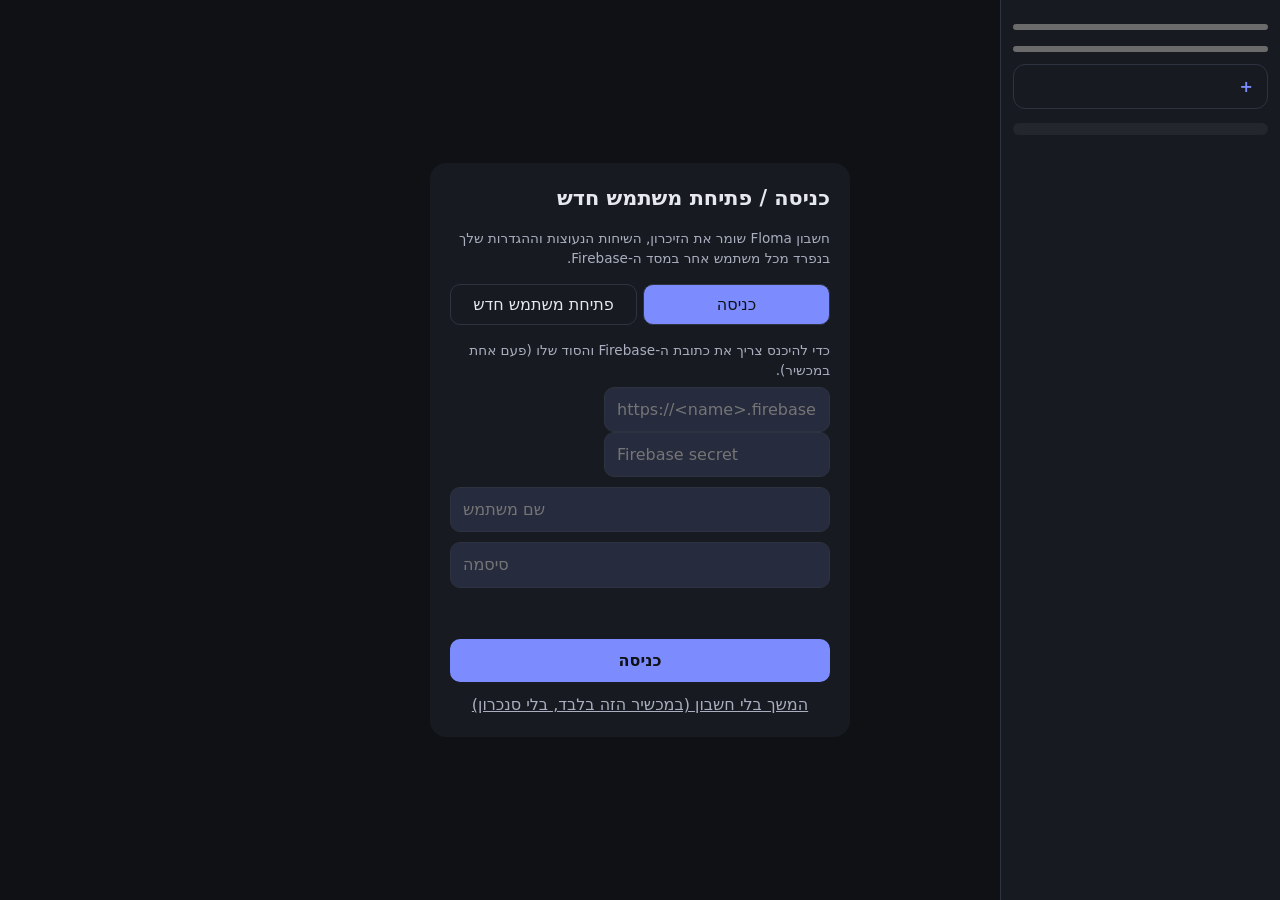
==== commit c98672dd: "Deploy 540f3c0" ====
--- a/web_client/index.html
+++ b/web_client/index.html
@@ -10,14 +10,36 @@
   <meta name="apple-mobile-web-app-capable" content="yes">
   <meta name="apple-mobile-web-app-status-bar-style" content="black-translucent">
   <meta name="apple-mobile-web-app-title" content="Floma">
-  <meta name="floma-build" content="1.69.0-4a0d96a41648-c0778aec">
+  <meta name="floma-build" content="1.71.0-ff969db73ae0-b857311f">
   <title>Floma</title>
   <link rel="manifest" href="manifest.json">
   <link rel="icon" type="image/png" sizes="32x32" href="icons/favicon-32.png?v=71c418f008">
   <link rel="apple-touch-icon" href="icons/apple-touch-icon.png?v=5eefe63104">
-  <link rel="stylesheet" href="styles.css?v=a4b619dfdc">
+  <link rel="stylesheet" href="styles.css?v=0c0309dde5">
 </head>
 <body>
+  <!-- Step 75: כניסה / פתיחת משתמש חדש (account.js), whenever no session is active. -->
+  <section class="login-screen" id="loginScreen" hidden>
+    <form class="login-card" id="loginForm">
+      <h1 id="loginTitle"></h1>
+      <p class="hint" id="loginHint"></p>
+      <div class="login-tabs">
+        <button type="button" id="loginTabLogin" aria-pressed="true"></button>
+        <button type="button" id="loginTabRegister" aria-pressed="false"></button>
+      </div>
+      <div id="loginFirebase" hidden>
+        <p class="hint" id="loginFirebaseHint"></p>
+        <input id="loginUrl" type="url" dir="ltr" autocomplete="off" placeholder="https://<name>.firebaseio.com">
+        <input id="loginSecret" type="password" dir="ltr" autocomplete="off" placeholder="Firebase secret">
+      </div>
+      <input id="loginUsername" type="text" dir="auto" autocomplete="username" autocapitalize="off" spellcheck="false">
+      <input id="loginDisplay" type="text" dir="auto" autocomplete="nickname" hidden>
+      <input id="loginPassword" type="password" dir="auto" autocomplete="current-password">
+      <p class="error" id="loginError" role="alert"></p>
+      <button type="submit" id="loginSubmit"></button>
+      <button type="button" class="link-button" id="loginLocal"></button>
+    </form>
+  </section>
   <div class="app">
     <header class="topbar">
       <button class="icon-button" id="openSessions" type="button" aria-controls="sessions" aria-expanded="false" data-i18n-label="chats"><svg viewBox="0 0 24 24" width="22" height="22" aria-hidden="true"><path fill="currentColor" d="M3 6h18v2H3V6Zm0 5h18v2H3v-2Zm0 5h18v2H3v-2Z"/></svg></button>
@@ -97,6 +119,13 @@
       <p class="hint" id="loadState"></p>
       <div class="buttons"><button type="button" id="loadReset" disabled></button></div>
       <p class="hint" id="loadHint"></p>
+    </section>
+
+    <!-- Step 75: who is signed in, and התנתקות. -->
+    <section class="account-section">
+      <h3 id="accountTitle"></h3>
+      <p class="hint" id="accountWho"></p>
+      <div class="buttons"><button type="button" id="logout" class="danger"></button></div>
     </section>
 
     <section>
@@ -247,6 +276,14 @@
       <h2 id="memoryDialogTitle"></h2>
       <p class="hint" id="memoryDialogHint"></p>
       <p class="hint" id="memoryDialogStatus"></p>
+      <!-- Step 74: ריכוז מידע - counts, last sync, the queue; search; backups. -->
+      <p class="memory-dashboard" id="memoryDashboard"></p>
+      <div class="memory-tools">
+        <input id="memorySearch" type="search" dir="auto" autocomplete="off">
+        <button type="button" id="memoryExport"></button>
+        <button type="button" id="memoryImport"></button>
+        <input id="memoryImportFile" type="file" accept="application/json,.json" hidden>
+      </div>
       <div id="memoryFacts" class="memory-facts"></div>
       <div class="memory-add">
         <select id="memoryAddTopic"></select>
@@ -291,11 +328,12 @@
   </dialog>
 
   <!-- The Floma platform and its assistant personas, shared with Android and the desktop app. -->
-  <script src="../persona/floma_platform.js?v=a72e05b667"></script>
+  <script src="../persona/floma_platform.js?v=27e60e7a65"></script>
   <script src="../persona/personas.js?v=76720a2a25"></script>
-  <script src="../persona/system_guide.js?v=5adbbaadfa"></script>
-  <script src="core.js?v=a117624359"></script>
-  <script src="memory.js?v=b8ed7d48c7"></script>
+  <script src="../persona/system_guide.js?v=0558d6a05a"></script>
+  <script src="core.js?v=ce8c102758"></script>
+  <script src="account.js?v=48513a5c52"></script>
+  <script src="memory.js?v=a5fe00759b"></script>
   <script src="sites.js?v=27de92a66b"></script>
   <script src="../persona/sites_catalog.js?v=7f9b2bfb52"></script>
   <script src="catalog.js?v=e43e86c6c7"></script>
@@ -311,6 +349,6 @@
   <script src="calc_academic.js?v=708925087c"></script>
   <script src="skills.js?v=4efe695e6b"></script>
   <script src="update.js?v=dc7b6934b3"></script>
-  <script src="app.js?v=5c9fff646d"></script>
+  <script src="app.js?v=c417836774"></script>
 </body>
 </html>
--- a/web_client/styles.css
+++ b/web_client/styles.css
@@ -956,3 +956,27 @@
 #loadBar::-webkit-progress-bar { background: var(--surface2, #2a2f3a); border-radius: 4px; }
 #loadBar::-webkit-progress-value { background: var(--load); border-radius: 4px; }
 #loadBar::-moz-progress-bar { background: var(--load); border-radius: 4px; }
+
+/* Step 74: the chats' extraction status, and the "ריכוז מידע" dashboard. */
+.extract-badge { font-size: 0.72rem; white-space: nowrap; }
+.extract-badge.extracted { color: #3fb950; }
+.extract-badge.pending { color: var(--muted); }
+.extract-badge.failed { color: #f0883e; }
+.memory-dashboard { font-weight: 600; white-space: pre-line; margin: 4px 0; }
+.memory-tools { display: flex; flex-wrap: wrap; gap: 6px; margin: 6px 0; }
+.memory-tools input[type="search"] { flex: 1 1 160px; min-width: 0; }
+
+/* Step 75: the sign-in screen (account.js) - over everything until a session is active. */
+body.signed-out .app, body.signed-out .drawer { display: none; }
+.login-screen { position: fixed; inset: 0; z-index: 50; display: grid; place-items: center; padding: 16px; background: var(--bg); overflow-y: auto; }
+.login-screen[hidden] { display: none; }
+.login-card { width: min(420px, 100%); display: flex; flex-direction: column; gap: 10px; padding: 20px;
+  border-radius: 16px; background: var(--surface, #1c2030); color: var(--text); }
+.login-card h1 { margin: 0; font-size: 1.3rem; }
+.login-card input { padding: 10px 12px; border-radius: 10px; border: 1px solid var(--border, #333); background: var(--surface2, #262b3d); color: var(--text); }
+.login-tabs { display: flex; gap: 6px; }
+.login-tabs button { flex: 1; padding: 8px; border-radius: 10px; border: 1px solid var(--border, #333); background: transparent; color: var(--text); }
+.login-tabs button[aria-pressed="true"] { background: var(--primary); color: var(--on-primary, #fff); }
+#loginSubmit { padding: 10px; border-radius: 10px; border: 0; background: var(--primary); color: var(--on-primary, #fff); font-weight: 600; }
+.link-button { background: none; border: 0; color: var(--muted); text-decoration: underline; cursor: pointer; }
+button.danger { color: #f85149; border-color: #f85149; }
